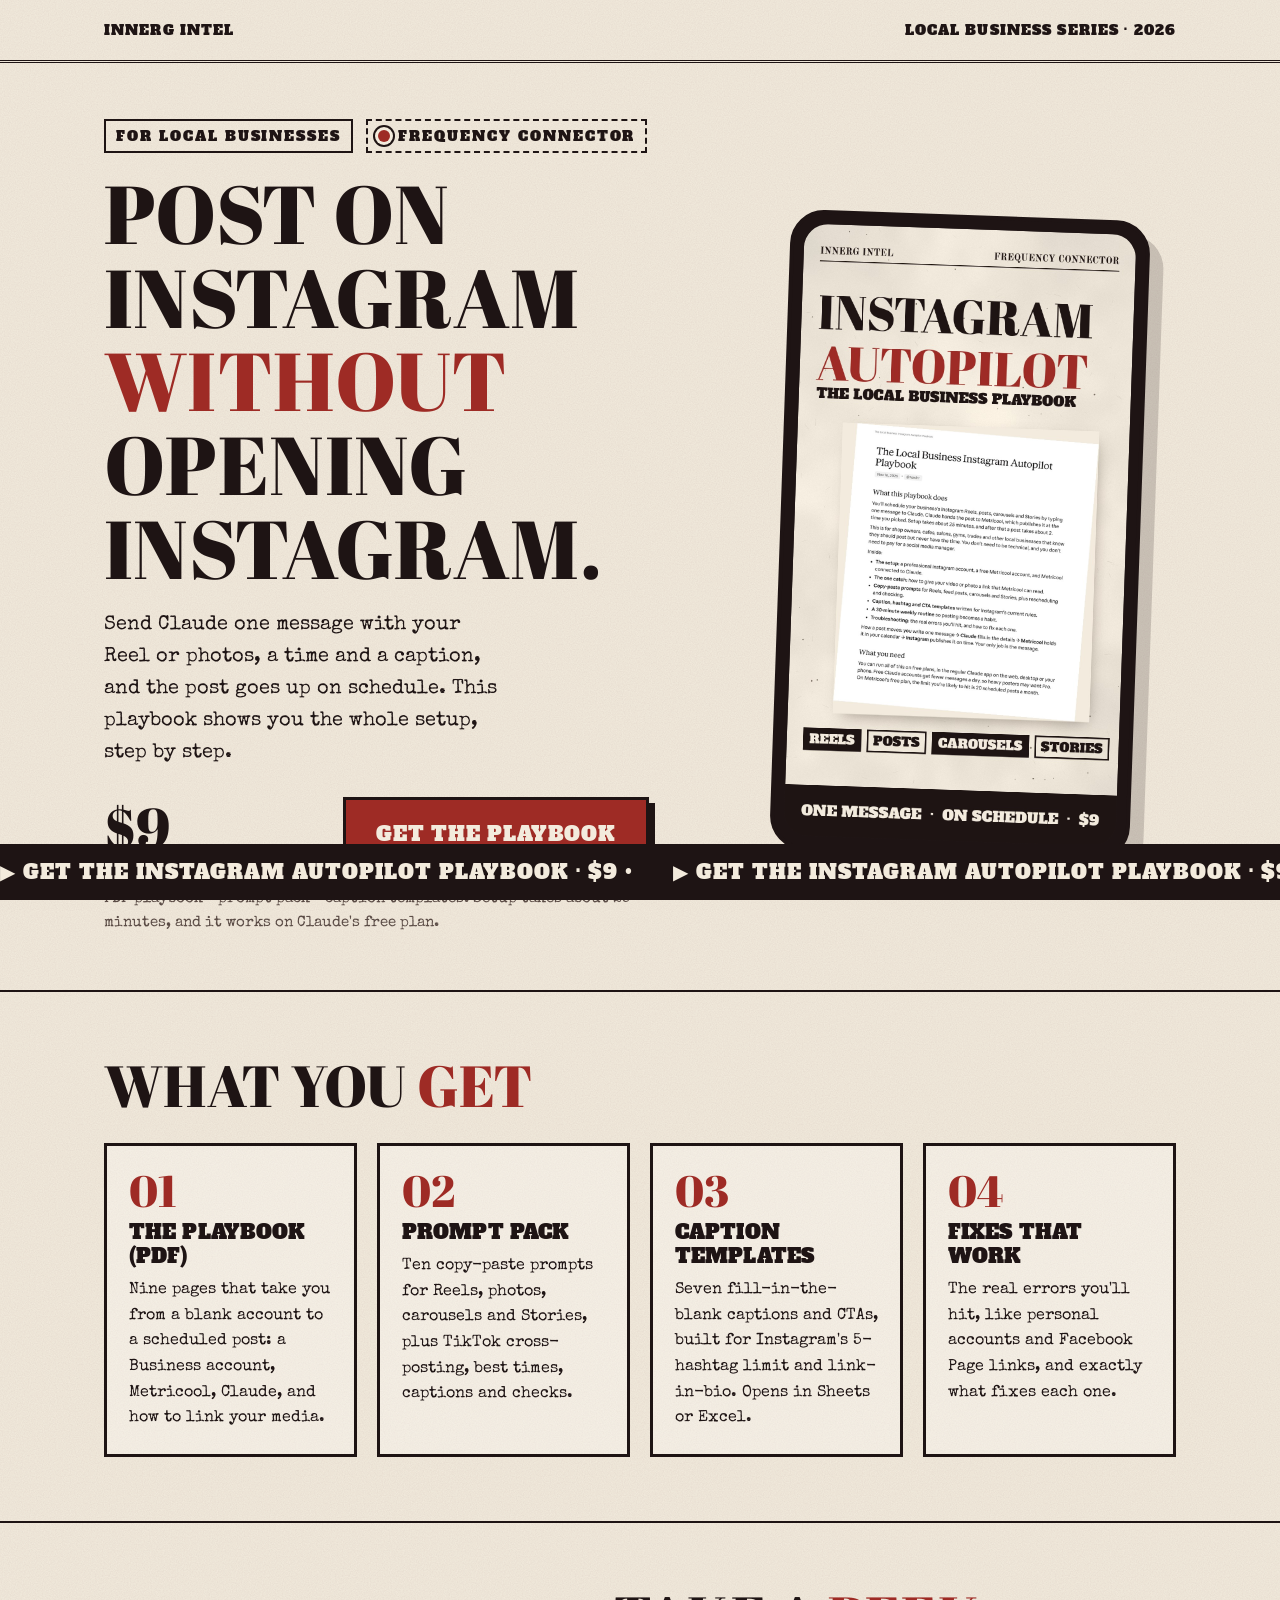
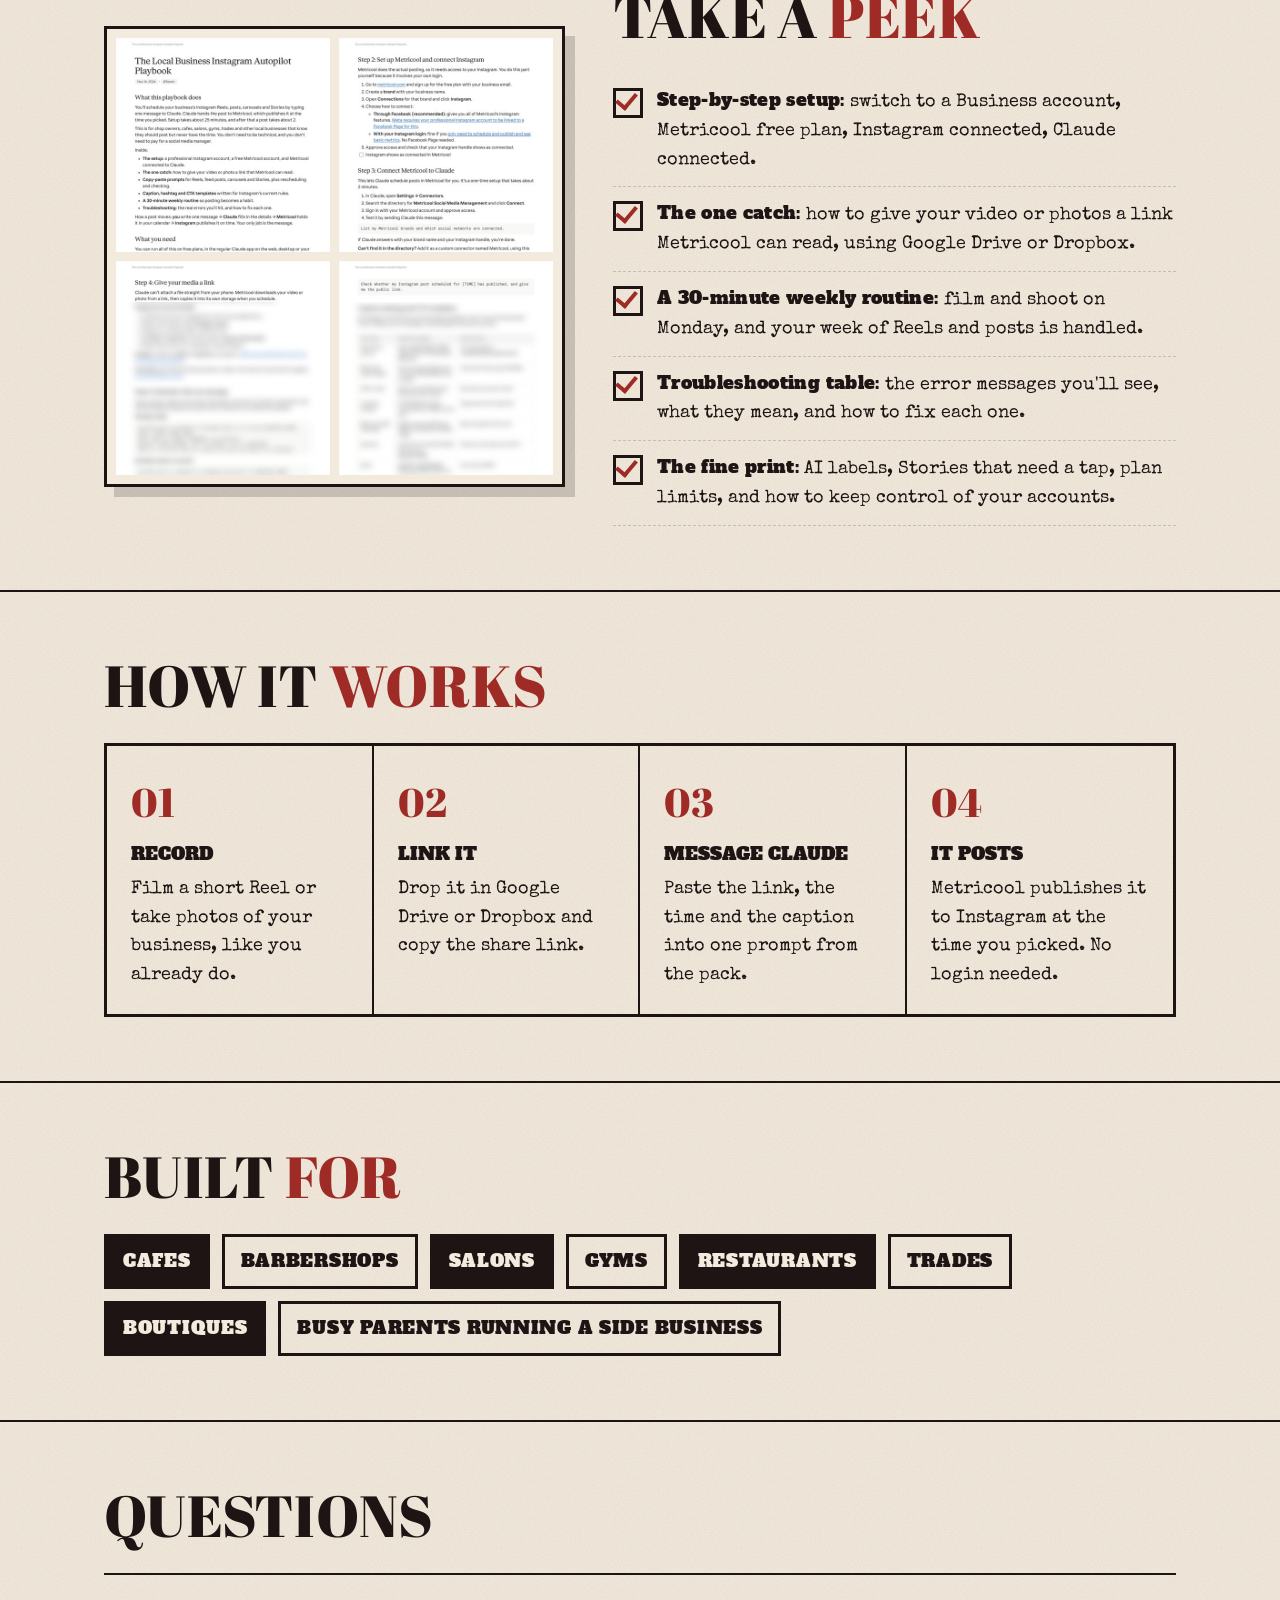
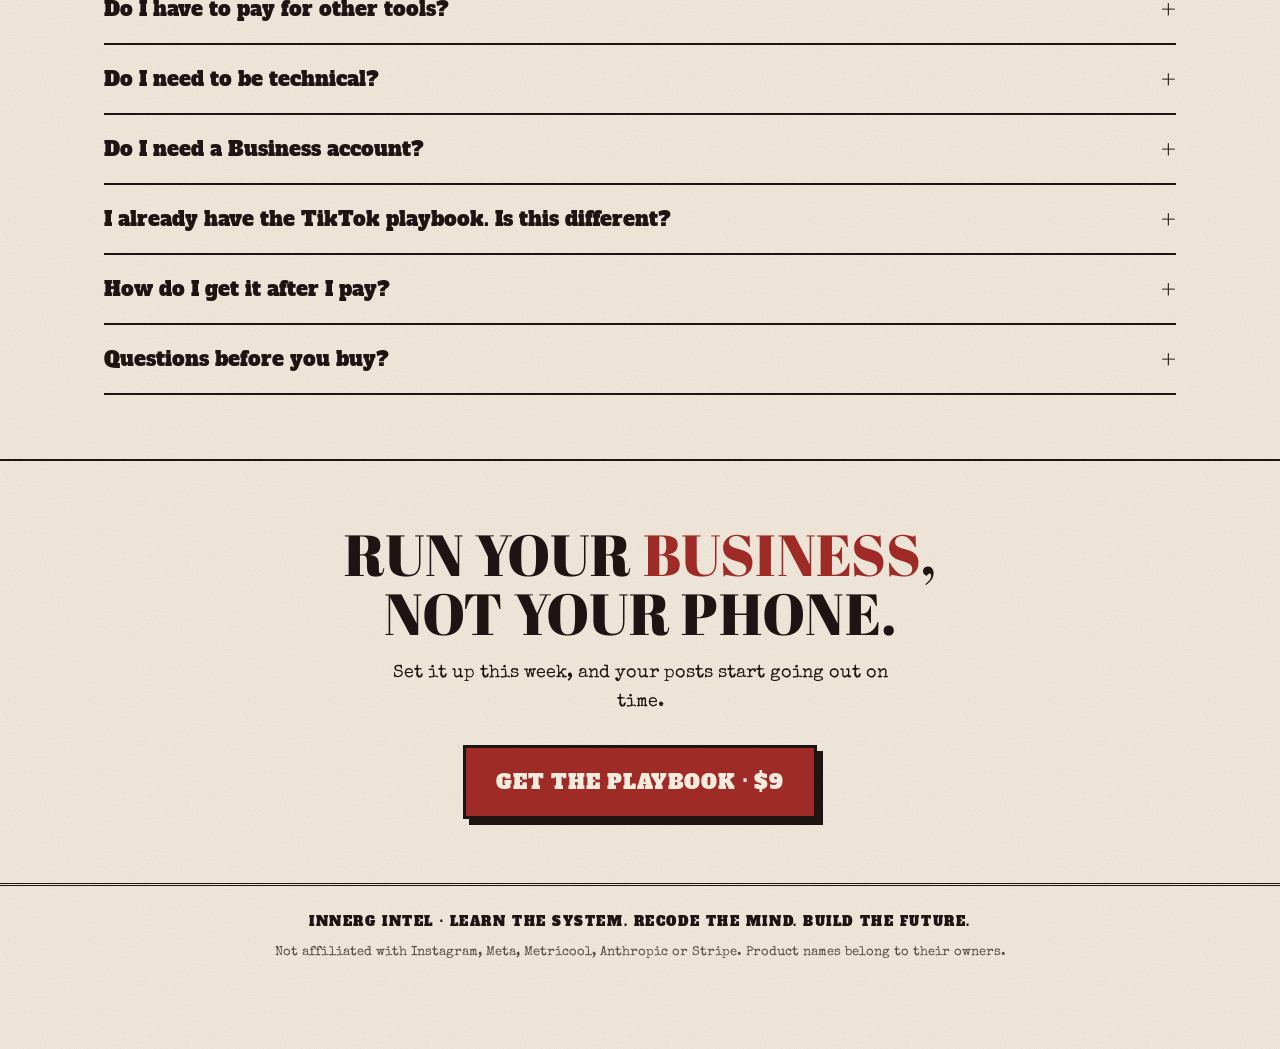
==== instagram-playbook/index.html @ a88aff5d "Add Instagram Autopilot Playbook: landing, download page, shelf card Co-Authored-By: Claude Opus 5.5" ====
<!DOCTYPE html>
<html lang="en">
<head>
<meta charset="utf-8">
<meta name="viewport" content="width=device-width, initial-scale=1">
<title>The Local Business Instagram Autopilot Playbook · InnerG Intel</title>
<meta name="description" content="Schedule your business's Instagram Reels, posts and Stories by sending one message to Claude. A step-by-step playbook with copy-paste prompts and caption templates for local businesses. $9, instant download.">
<meta property="og:title" content="The Local Business Instagram Autopilot Playbook">
<meta property="og:description" content="Post on Instagram without opening Instagram. Setup in about 25 minutes on free plans. $9 instant download.">
<meta property="og:image" content="assets/preview.jpg">
<meta property="og:type" content="product">
<link rel="icon" href="data:image/svg+xml,<svg xmlns='http://www.w3.org/2000/svg' viewBox='0 0 64 64'><circle cx='32' cy='32' r='30' fill='%231E1414'/><text x='32' y='42' font-size='28' text-anchor='middle' fill='%23F3EBDD' font-family='Georgia' font-weight='700'>IG</text></svg>">
<style>
  @font-face { font-family: "Abril"; src: url("fonts/AbrilFatface-Regular.ttf") format("truetype"); font-display: swap; }
  @font-face { font-family: "Slab"; src: url("fonts/AlfaSlabOne-Regular.ttf") format("truetype"); font-display: swap; }
  @font-face { font-family: "Type"; src: url("fonts/SpecialElite-Regular.ttf") format("truetype"); font-display: swap; }
  :root { --paper:#F3EBDD; --ink:#1E1414; --red:#9E2B25; --muted:#5a4b45; --line:rgba(30,20,20,.18); }
  * { box-sizing: border-box; }
  html { scroll-behavior: smooth; }
  body {
    margin: 0; color: var(--ink); background: var(--paper);
    font: 18px/1.6 "Type", "Courier New", monospace;
    background-image: url("data:image/svg+xml,%3Csvg xmlns='http://www.w3.org/2000/svg' width='240' height='240'%3E%3Cfilter id='n'%3E%3CfeTurbulence type='fractalNoise' baseFrequency='.85' numOctaves='3' stitchTiles='stitch'/%3E%3CfeColorMatrix values='0 0 0 0 0.12 0 0 0 0 0.08 0 0 0 0 0.08 0 0 0 .09 0'/%3E%3C/filter%3E%3Crect width='100%25' height='100%25' filter='url(%23n)'/%3E%3C/svg%3E");
    padding-bottom: 56px;
  }
  a { color: inherit; }
  .wrap { max-width: 1120px; margin: 0 auto; padding: 0 24px; }
  .top { border-bottom: 3px double var(--ink); }
  .top .wrap { display: flex; justify-content: space-between; align-items: center; height: 60px; font-family: "Slab"; font-size: 14px; letter-spacing: .08em; }
  h1, h2, h3 { font-family: "Abril", Georgia, serif; font-weight: 400; line-height: 1.02; margin: 0; letter-spacing: .005em; }
  .red { color: var(--red); }
  .fcbadge { font-family: "Slab"; font-size: 14px; letter-spacing: .14em; text-transform: uppercase; display: inline-flex; align-items: center; gap: 8px; padding: 4px 10px; border: 2px dashed var(--ink); text-decoration: none; margin-left: 8px; vertical-align: top; }
  .fcbadge i { width: 12px; height: 12px; border-radius: 50%; background: var(--red); box-shadow: 0 0 0 3px var(--paper), 0 0 0 5px var(--ink); }
  .kicker { font-family: "Slab"; font-size: 14px; letter-spacing: .14em; text-transform: uppercase; display: inline-block; border: 2px solid var(--ink); padding: 4px 10px; }

  /* hero */
  .hero { padding: 56px 0 40px; }
  .hero .wrap { display: grid; grid-template-columns: 1.15fr .85fr; gap: 56px; align-items: center; }
  .hero h1 { font-size: clamp(46px, 6.4vw, 86px); text-transform: uppercase; margin: 18px 0 20px; }
  .hero p.sub { font-size: 20px; max-width: 34ch; margin: 0 0 28px; }
  .buyrow { display: flex; align-items: center; gap: 22px; flex-wrap: wrap; }
  .price { font-family: "Abril"; font-size: 56px; line-height: 1; }
  .price small { font-family: "Type"; font-size: 15px; display: block; color: var(--muted); }
  .btn {
    font-family: "Slab"; font-size: 20px; letter-spacing: .04em; text-transform: uppercase; text-decoration: none;
    background: var(--red); color: var(--paper); padding: 18px 30px; border: 3px solid var(--ink);
    box-shadow: 6px 6px 0 var(--ink); transition: transform .12s, box-shadow .12s; display: inline-block;
  }
  .btn:hover { transform: translate(-2px,-2px); box-shadow: 8px 8px 0 var(--ink); }
  .btn:active { transform: translate(4px,4px); box-shadow: 2px 2px 0 var(--ink); }
  .fine { font-size: 15px; color: var(--muted); margin-top: 16px; }

  .phone { position: relative; justify-self: center; width: min(360px, 82vw); aspect-ratio: 9/16; border: 4px solid var(--ink);
           border-radius: 34px; padding: 10px; background: var(--ink); box-shadow: 14px 14px 0 rgba(30,20,20,.18); transform: rotate(2deg); }
  .phone video, .phone img { width: 100%; height: 100%; object-fit: cover; border-radius: 24px; display: block; background: var(--paper); }
  .sound { position: absolute; top: -18px; left: 50%; transform: translateX(-50%); font-family: "Slab"; font-size: 14px; letter-spacing: .06em;
           background: var(--paper); color: var(--ink); border: 2px solid var(--ink); padding: 8px 14px; cursor: pointer; white-space: nowrap; }

  /* sections */
  section { padding: 64px 0; border-top: 2px solid var(--ink); }
  section h2 { font-size: clamp(36px, 4.6vw, 58px); text-transform: uppercase; margin-bottom: 28px; }
  .grid4 { display: grid; grid-template-columns: repeat(4, 1fr); gap: 20px; }
  .card { border: 3px solid var(--ink); padding: 22px; background: rgba(255,255,255,.25); }
  .card h3 { font-family: "Slab"; font-size: 20px; text-transform: uppercase; margin-bottom: 10px; line-height: 1.2; }
  .card p { margin: 0; font-size: 16px; }
  .num { font-family: "Abril"; font-size: 44px; color: var(--red); line-height: 1; display: block; margin-bottom: 8px; }

  .peek { display: grid; grid-template-columns: .9fr 1.1fr; gap: 48px; align-items: center; }
  .peek img { width: 100%; height: auto; border: 3px solid var(--ink); box-shadow: 10px 10px 0 rgba(30,20,20,.18); }
  ul.ticks { list-style: none; padding: 0; margin: 0; }
  ul.ticks li { padding: 12px 0 12px 44px; position: relative; border-bottom: 1px dashed var(--line); }
  ul.ticks li::before { content: ""; position: absolute; left: 0; top: 14px; width: 24px; height: 24px; border: 3px solid var(--ink); }
  ul.ticks li::after { content: ""; position: absolute; left: 7px; top: 15px; width: 9px; height: 16px; border: solid var(--red); border-width: 0 4px 4px 0; transform: rotate(40deg); }
  ul.ticks b { font-family: "Slab"; font-weight: 400; letter-spacing: .02em; }

  .steps { counter-reset: s; display: grid; grid-template-columns: repeat(4, 1fr); gap: 0; border: 3px solid var(--ink); }
  .steps div { padding: 24px; border-right: 2px solid var(--ink); }
  .steps div:last-child { border-right: 0; }
  .steps div::before { counter-increment: s; content: "0" counter(s); font-family: "Abril"; font-size: 40px; color: var(--red); display: block; }
  .steps b { font-family: "Slab"; font-weight: 400; text-transform: uppercase; display: block; margin: 6px 0; }

  .for { display: flex; flex-wrap: wrap; gap: 12px; }
  .for span { font-family: "Slab"; text-transform: uppercase; letter-spacing: .04em; padding: 10px 16px; border: 3px solid var(--ink); }
  .for span:nth-child(odd) { background: var(--ink); color: var(--paper); }

  details { border-bottom: 2px solid var(--ink); padding: 18px 0; }
  details:first-of-type { border-top: 2px solid var(--ink); }
  summary { font-family: "Slab"; font-size: 20px; cursor: pointer; list-style: none; display: flex; justify-content: space-between; gap: 16px; }
  summary::after { content: "+"; font-family: "Abril"; font-size: 28px; line-height: 1; }
  details[open] summary::after { content: "–"; }
  details p { margin: 12px 0 0; max-width: 70ch; }

  .final { text-align: center; }
  .final h2 { margin-bottom: 16px; }
  .final p { margin: 0 auto 28px; max-width: 46ch; }
  footer { border-top: 3px double var(--ink); padding: 26px 0 30px; text-align: center; font-family: "Slab"; font-size: 13px; letter-spacing: .12em; }
  footer small { display: block; font-family: "Type"; letter-spacing: 0; font-size: 13px; color: var(--muted); margin-top: 10px; }

  .marquee { position: fixed; left: 0; right: 0; bottom: 0; height: 56px; background: var(--ink); color: var(--paper); overflow: hidden; z-index: 5; }
  .marquee a { text-decoration: none; display: block; height: 100%; }
  .track { display: inline-flex; white-space: nowrap; height: 100%; align-items: center; animation: run 26s linear infinite; font-family: "Slab"; font-size: 20px; letter-spacing: .05em; }
  .track span { padding-right: 40px; }
  @keyframes run { to { transform: translateX(-50%); } }
  @media (prefers-reduced-motion: reduce) { .track { animation: none; } html { scroll-behavior: auto; } }

  @media (max-width: 900px) {
    .hero .wrap, .peek { grid-template-columns: 1fr; gap: 36px; }
    .phone { order: -1; transform: none; }
    .grid4 { grid-template-columns: 1fr 1fr; }
    .steps { grid-template-columns: 1fr 1fr; }
    .steps div:nth-child(2) { border-right: 0; }
    .steps div:nth-child(-n+2) { border-bottom: 2px solid var(--ink); }
  }
  @media (max-width: 560px) {
    body { font-size: 17px; }
    .grid4, .steps { grid-template-columns: 1fr; }
    .steps div { border-right: 0; border-bottom: 2px solid var(--ink); }
    .steps div:last-child { border-bottom: 0; }
    .top .wrap span:last-child { display: none; }
  }
</style>
</head>
<body>
<header class="top"><div class="wrap"><span>INNERG INTEL</span><span>LOCAL BUSINESS SERIES · 2026</span></div></header>

<main>
<div class="hero"><div class="wrap">
  <div>
    <span class="kicker">For local businesses</span> <a class="fcbadge" href="https://nasirr.innergintel.study/#programs" title="Part of the INNERG Frequency Connectors: tools that keep you connected to what's really moving"><i></i>Frequency Connector</a>
    <h1>Post on Instagram <span class="red">without</span> opening Instagram.</h1>
    <p class="sub">Send Claude one message with your Reel or photos, a time and a caption, and the post goes up on schedule. This playbook shows you the whole setup, step by step.</p>
    <div class="buyrow">
      <div class="price">$9<small>one-time · instant download</small></div>
      <a class="btn buy" href="https://buy.stripe.com/9B68wRckvbOxaho8hZao81Y">Get the playbook</a>
    </div>
    <p class="fine">PDF playbook + prompt pack + caption templates. Setup takes about 25 minutes, and it works on Claude's free plan.</p>
  </div>
  <div class="phone">
    <img src="assets/poster.jpg" alt="The Instagram Autopilot Playbook: Reels, posts, carousels and Stories" width="1080" height="1920">
  </div>
</div></div>

<section><div class="wrap">
  <h2>What you <span class="red">get</span></h2>
  <div class="grid4">
    <div class="card"><span class="num">01</span><h3>The playbook (PDF)</h3><p>Nine pages that take you from a blank account to a scheduled post: a Business account, Metricool, Claude, and how to link your media.</p></div>
    <div class="card"><span class="num">02</span><h3>Prompt pack</h3><p>Ten copy-paste prompts for Reels, photos, carousels and Stories, plus TikTok cross-posting, best times, captions and checks.</p></div>
    <div class="card"><span class="num">03</span><h3>Caption templates</h3><p>Seven fill-in-the-blank captions and CTAs, built for Instagram's 5-hashtag limit and link-in-bio. Opens in Sheets or Excel.</p></div>
    <div class="card"><span class="num">04</span><h3>Fixes that work</h3><p>The real errors you'll hit, like personal accounts and Facebook Page links, and exactly what fixes each one.</p></div>
  </div>
</div></section>

<section><div class="wrap peek">
  <img src="assets/preview.jpg" alt="Preview of the playbook pages, with the prompts and templates blurred" loading="lazy" width="1000" height="1000">
  <div>
    <h2>Take a <span class="red">peek</span></h2>
    <ul class="ticks">
      <li><b>Step-by-step setup:</b> switch to a Business account, Metricool free plan, Instagram connected, Claude connected.</li>
      <li><b>The one catch:</b> how to give your video or photos a link Metricool can read, using Google Drive or Dropbox.</li>
      <li><b>A 30-minute weekly routine:</b> film and shoot on Monday, and your week of Reels and posts is handled.</li>
      <li><b>Troubleshooting table:</b> the error messages you'll see, what they mean, and how to fix each one.</li>
      <li><b>The fine print:</b> AI labels, Stories that need a tap, plan limits, and how to keep control of your accounts.</li>
    </ul>
  </div>
</div></section>

<section><div class="wrap">
  <h2>How it <span class="red">works</span></h2>
  <div class="steps">
    <div><b>Record</b>Film a short Reel or take photos of your business, like you already do.</div>
    <div><b>Link it</b>Drop it in Google Drive or Dropbox and copy the share link.</div>
    <div><b>Message Claude</b>Paste the link, the time and the caption into one prompt from the pack.</div>
    <div><b>It posts</b>Metricool publishes it to Instagram at the time you picked. No login needed.</div>
  </div>
</div></section>

<section><div class="wrap">
  <h2>Built <span class="red">for</span></h2>
  <div class="for"><span>Cafes</span><span>Barbershops</span><span>Salons</span><span>Gyms</span><span>Restaurants</span><span>Trades</span><span>Boutiques</span><span>Busy parents running a side business</span></div>
</div></section>

<section><div class="wrap">
  <h2>Questions</h2>
  <details><summary>Do I have to pay for other tools?</summary><p>No. It works on the free plans of Claude, Metricool and Instagram, using the regular Claude app on the web, desktop or your phone. Free Claude accounts get fewer messages a day, so if you post a lot you may want Pro. Claude Code needs Pro or Max, but this playbook doesn't use it. Metricool's free plan covers up to 20 scheduled posts a month, which is plenty for 3 to 5 posts a week. Plans change, so check each tool's pricing page.</p></details>
  <details><summary>Do I need to be technical?</summary><p>No. If you can copy a share link and paste a message, you can do this. The setup is clicking through sign-ups and approving connections.</p></details>
  <details><summary>Do I need a Business account?</summary><p>Yes, a professional account: Business or Creator. Instagram only lets scheduling tools post to those, and switching is free in the app. The playbook recommends Business, because Creator accounts can't auto-publish Stories.</p></details>
  <details><summary>I already have the TikTok playbook. Is this different?</summary><p>Yes. This one covers Instagram's setup, Reels, photo posts, carousels and Stories, the 5-hashtag limit, and the Instagram-only errors. It also has a prompt to post the same video to TikTok and Instagram at once. Get the TikTok one <a href="../playbook/">here</a>.</p></details>
  <details><summary>How do I get it after I pay?</summary><p>Checkout is through Stripe. When the payment goes through, you're taken straight to the download page. Save the zip file to your phone or computer.</p></details>
  <details><summary>Questions before you buy?</summary><p>DM <b>@innergintel</b> on Instagram.</p></details>
</div></section>

<section class="final"><div class="wrap">
  <h2>Run your <span class="red">business</span>,<br>not your phone.</h2>
  <p>Set it up this week, and your posts start going out on time.</p>
  <a class="btn buy" href="https://buy.stripe.com/9B68wRckvbOxaho8hZao81Y">Get the playbook · $9</a>
</div></section>
</main>

<footer>INNERG INTEL · LEARN THE SYSTEM. RECODE THE MIND. BUILD THE FUTURE.
  <small>Not affiliated with Instagram, Meta, Metricool, Anthropic or Stripe. Product names belong to their owners.</small></footer>

<div class="marquee"><a class="buy" href="https://buy.stripe.com/9B68wRckvbOxaho8hZao81Y"><div class="track" aria-hidden="true">
  <span>▶ GET THE INSTAGRAM AUTOPILOT PLAYBOOK · $9 •</span><span>▶ GET THE INSTAGRAM AUTOPILOT PLAYBOOK · $9 •</span><span>▶ GET THE INSTAGRAM AUTOPILOT PLAYBOOK · $9 •</span>
  <span>▶ GET THE INSTAGRAM AUTOPILOT PLAYBOOK · $9 •</span><span>▶ GET THE INSTAGRAM AUTOPILOT PLAYBOOK · $9 •</span><span>▶ GET THE INSTAGRAM AUTOPILOT PLAYBOOK · $9 •</span>
</div></a></div>

<script>
  // ONE place to set the Stripe Payment Link:
  const STRIPE_LINK = "https://buy.stripe.com/9B68wRckvbOxaho8hZao81Y";
  if (STRIPE_LINK.startsWith("https://")) document.querySelectorAll("a.buy").forEach(a => a.href = STRIPE_LINK);

</script>
</body>
</html>
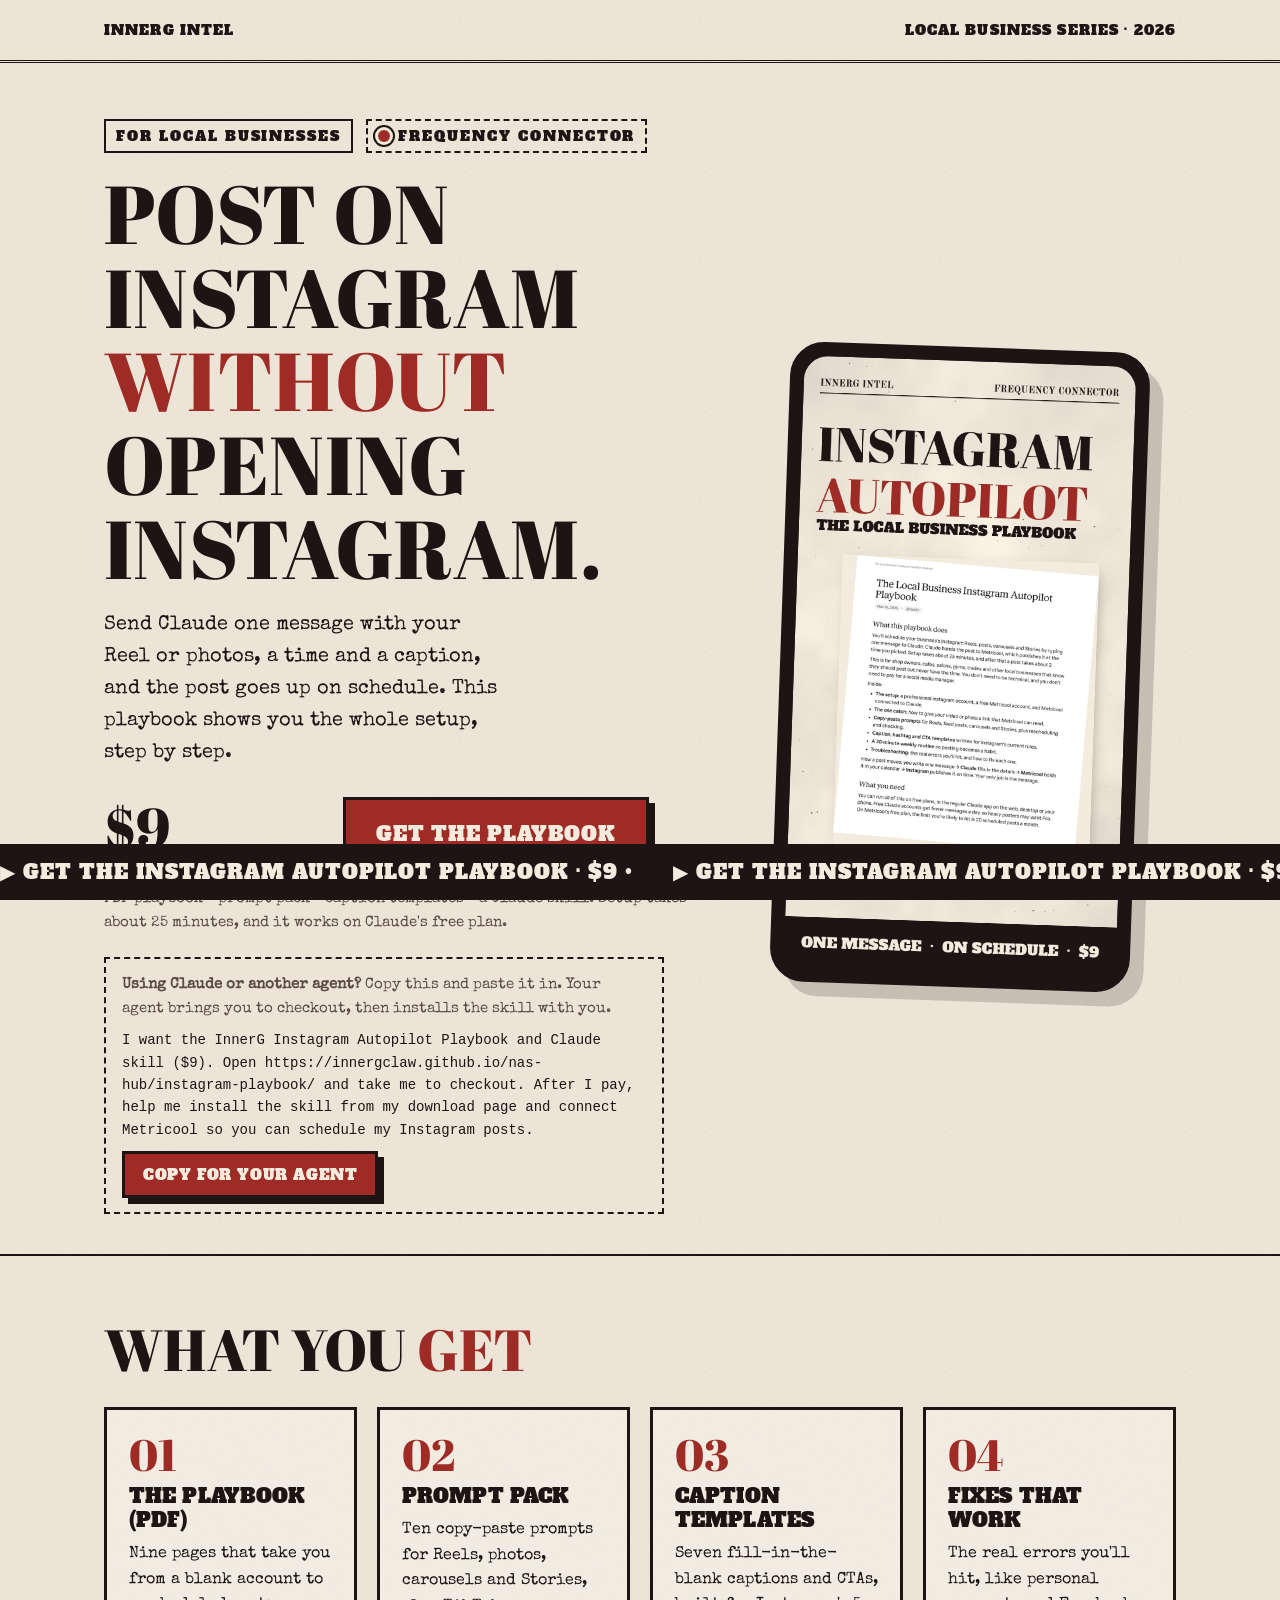
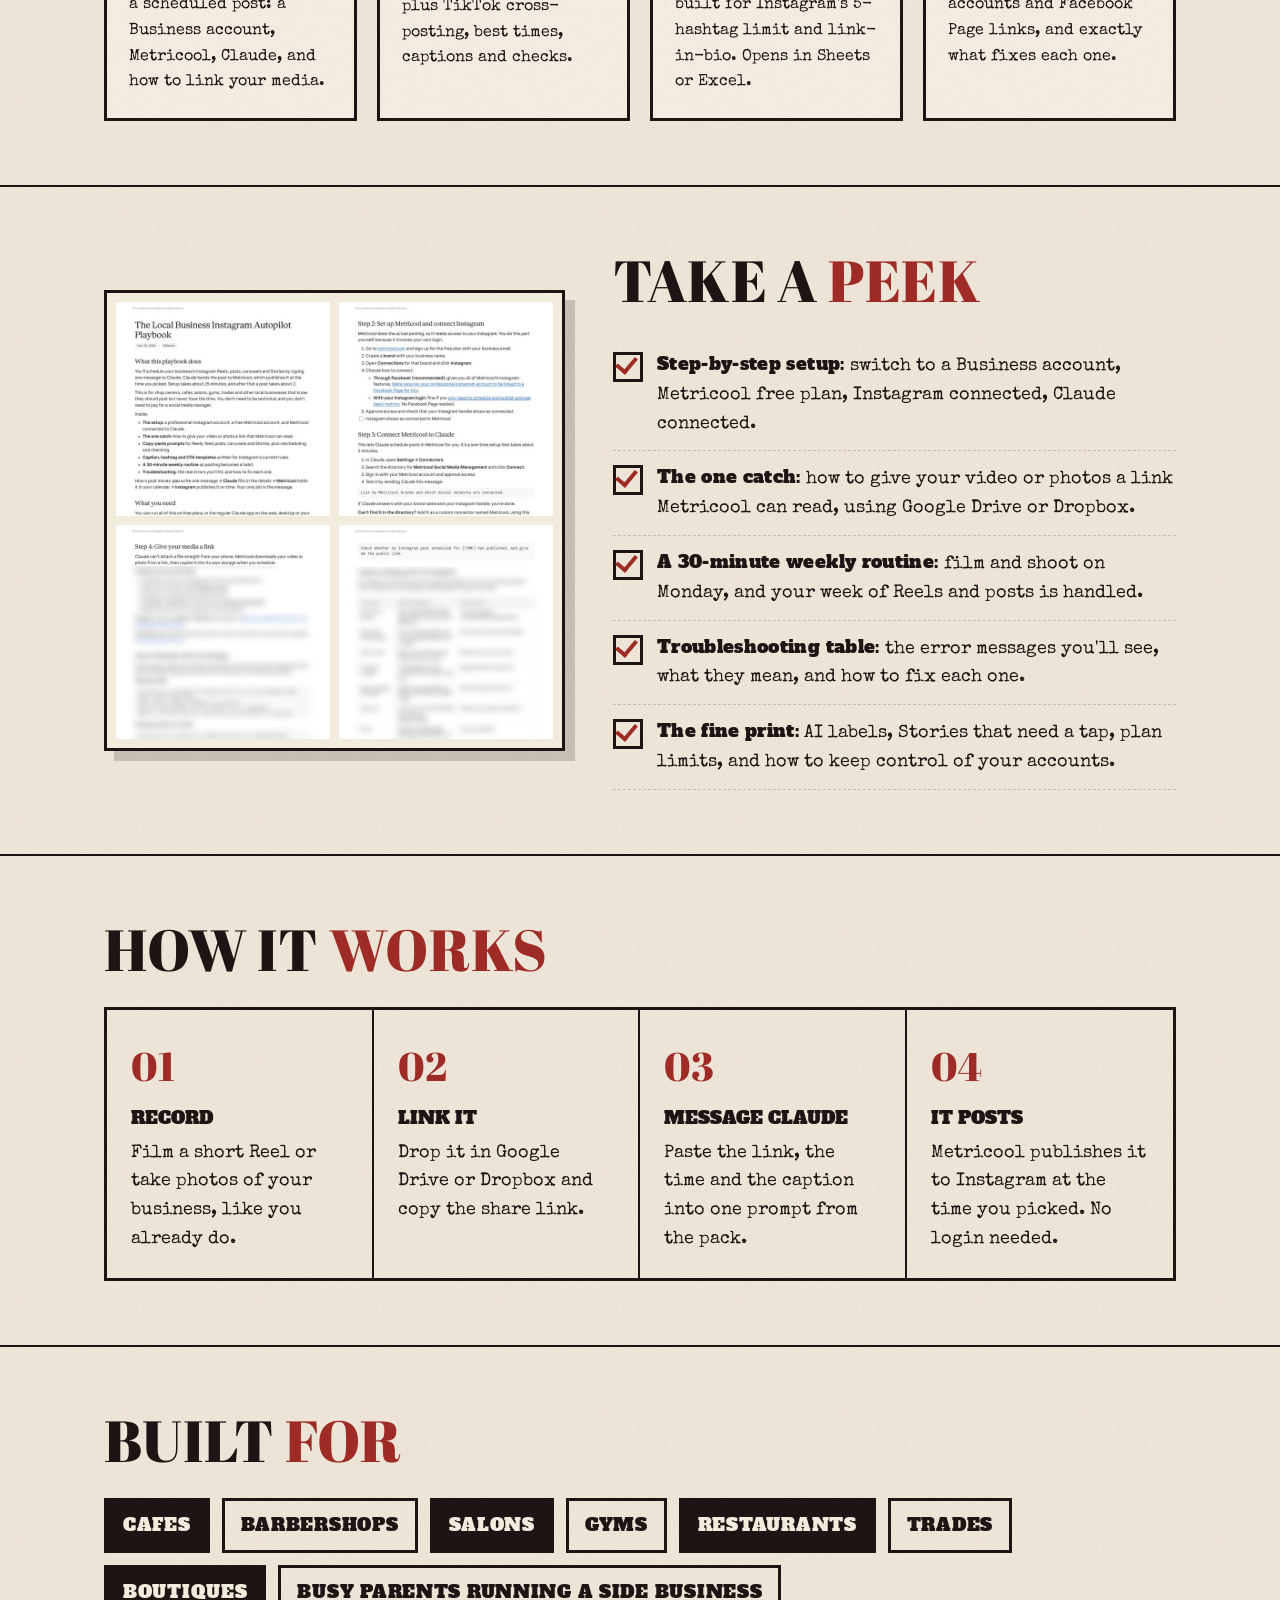
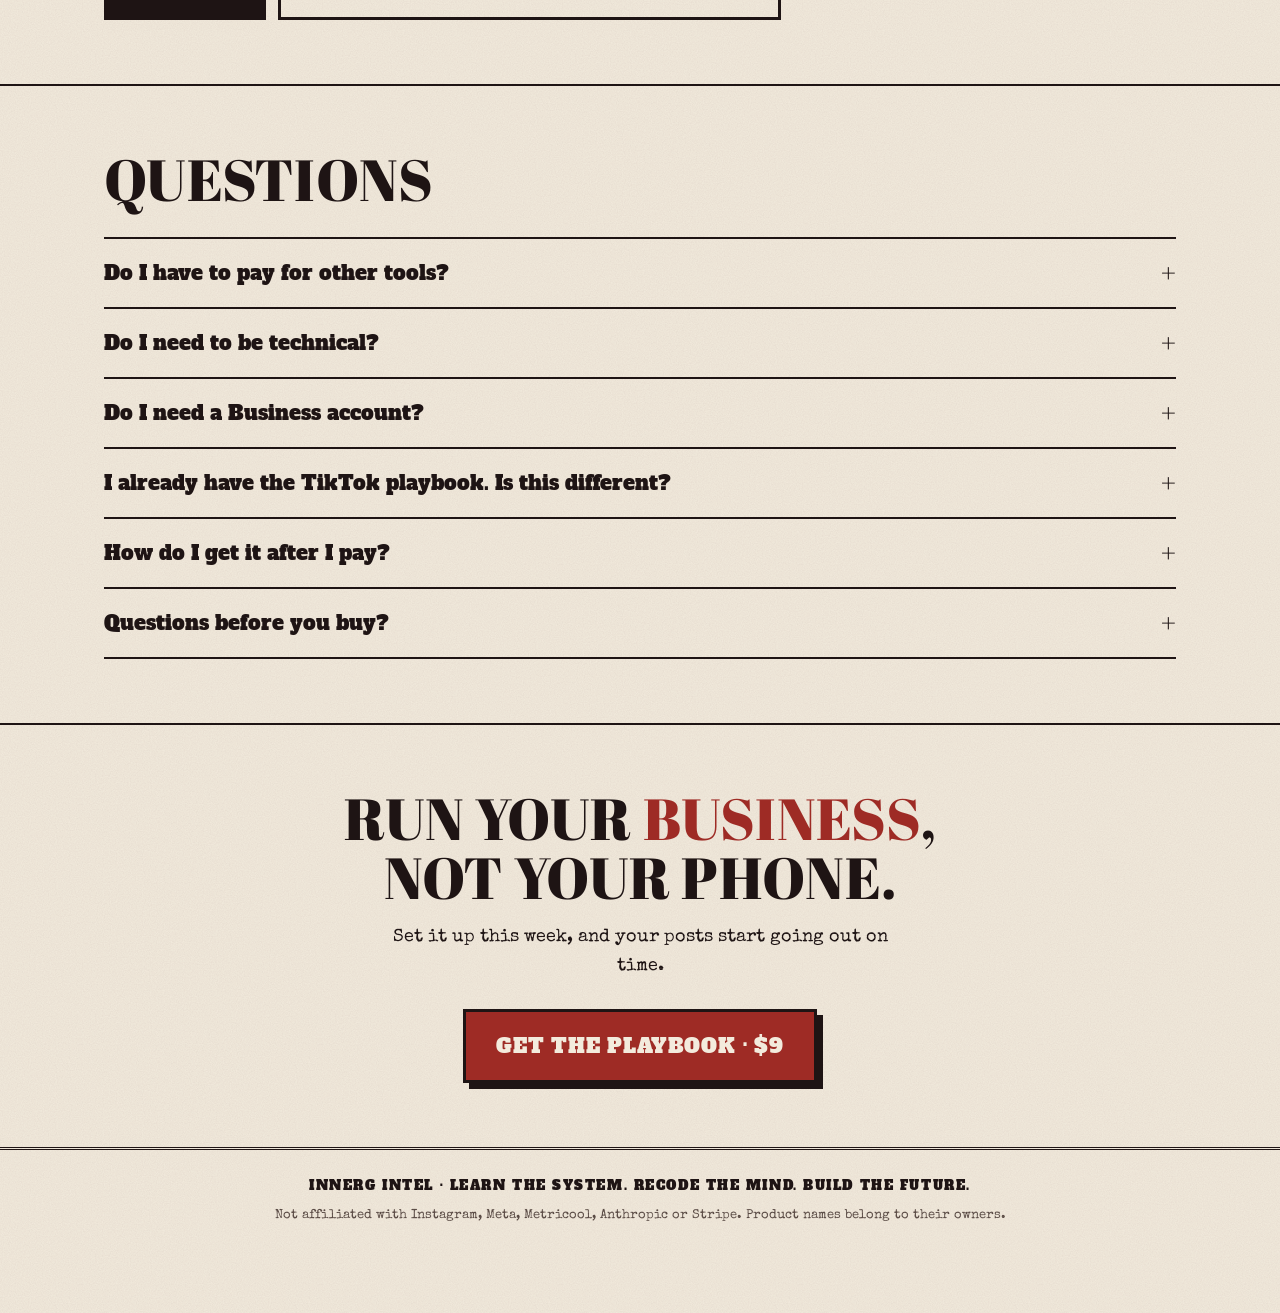
==== commit bf1223ca: "Add Claude skills to playbook downloads, copy-for-agent prompts, agent catalog (llms.txt, connectors" ====
--- a/instagram-playbook/index.html
+++ b/instagram-playbook/index.html
@@ -133,7 +133,12 @@
       <div class="price">$9<small>one-time · instant download</small></div>
       <a class="btn buy" href="https://buy.stripe.com/9B68wRckvbOxaho8hZao81Y">Get the playbook</a>
     </div>
-    <p class="fine">PDF playbook + prompt pack + caption templates. Setup takes about 25 minutes, and it works on Claude's free plan.</p>
+    <p class="fine">PDF playbook + prompt pack + caption templates + a Claude skill. Setup takes about 25 minutes, and it works on Claude's free plan.</p>
+    <div class="agent" style="margin-top:22px;border:2px dashed var(--ink);padding:14px 16px;max-width:560px">
+      <p class="fine" style="margin:0 0 8px"><b>Using Claude or another agent?</b> Copy this and paste it in. Your agent brings you to checkout, then installs the skill with you.</p>
+      <pre id="agentcode" style="white-space:pre-wrap;overflow-wrap:anywhere;margin:0 0 10px;font-size:14px">I want the InnerG Instagram Autopilot Playbook and Claude skill ($9). Open https://innergclaw.github.io/nas-hub/instagram-playbook/ and take me to checkout. After I pay, help me install the skill from my download page and connect Metricool so you can schedule my Instagram posts.</pre>
+      <button type="button" class="btn" style="font-size:15px;padding:10px 18px" onclick="navigator.clipboard.writeText(document.getElementById('agentcode').textContent).then(()=>{this.textContent='Copied ✓'})">Copy for your agent</button>
+    </div>
   </div>
   <div class="phone">
     <img src="assets/poster.jpg" alt="The Instagram Autopilot Playbook: Reels, posts, carousels and Stories" width="1080" height="1920">
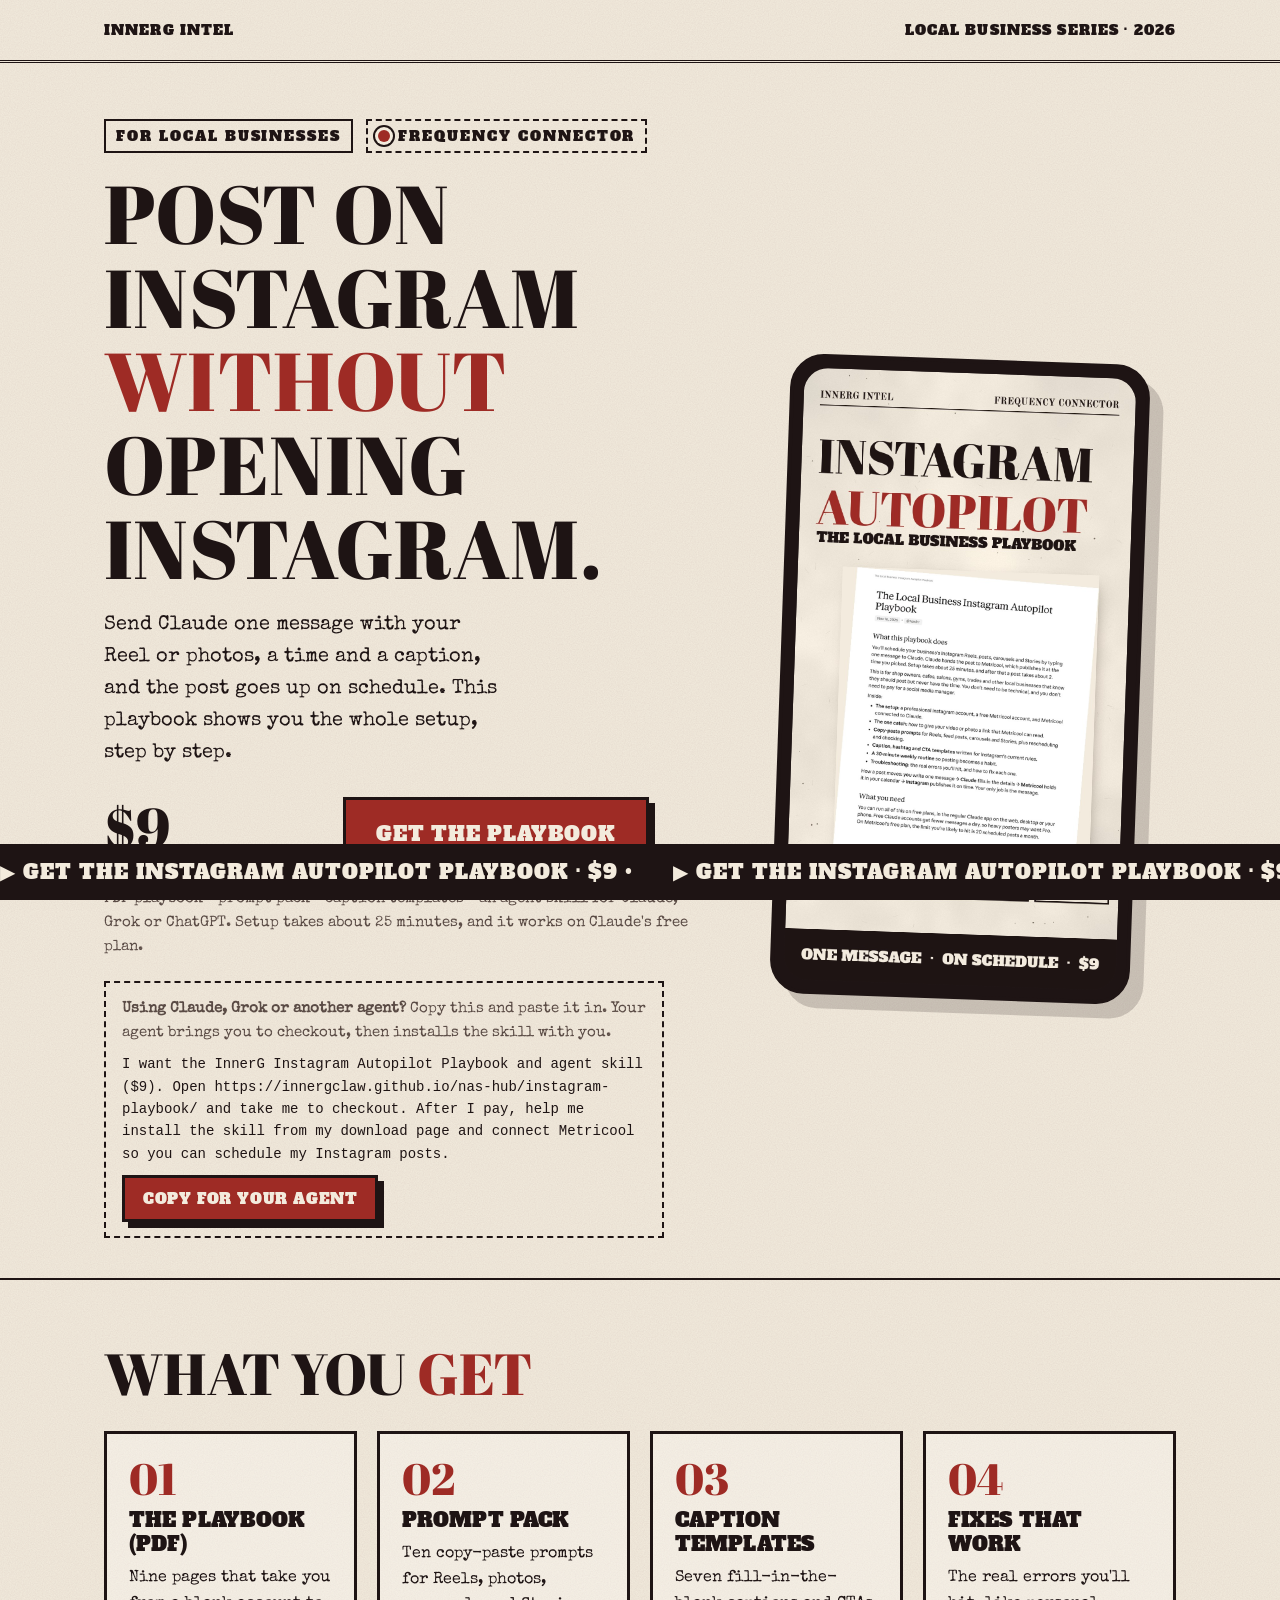
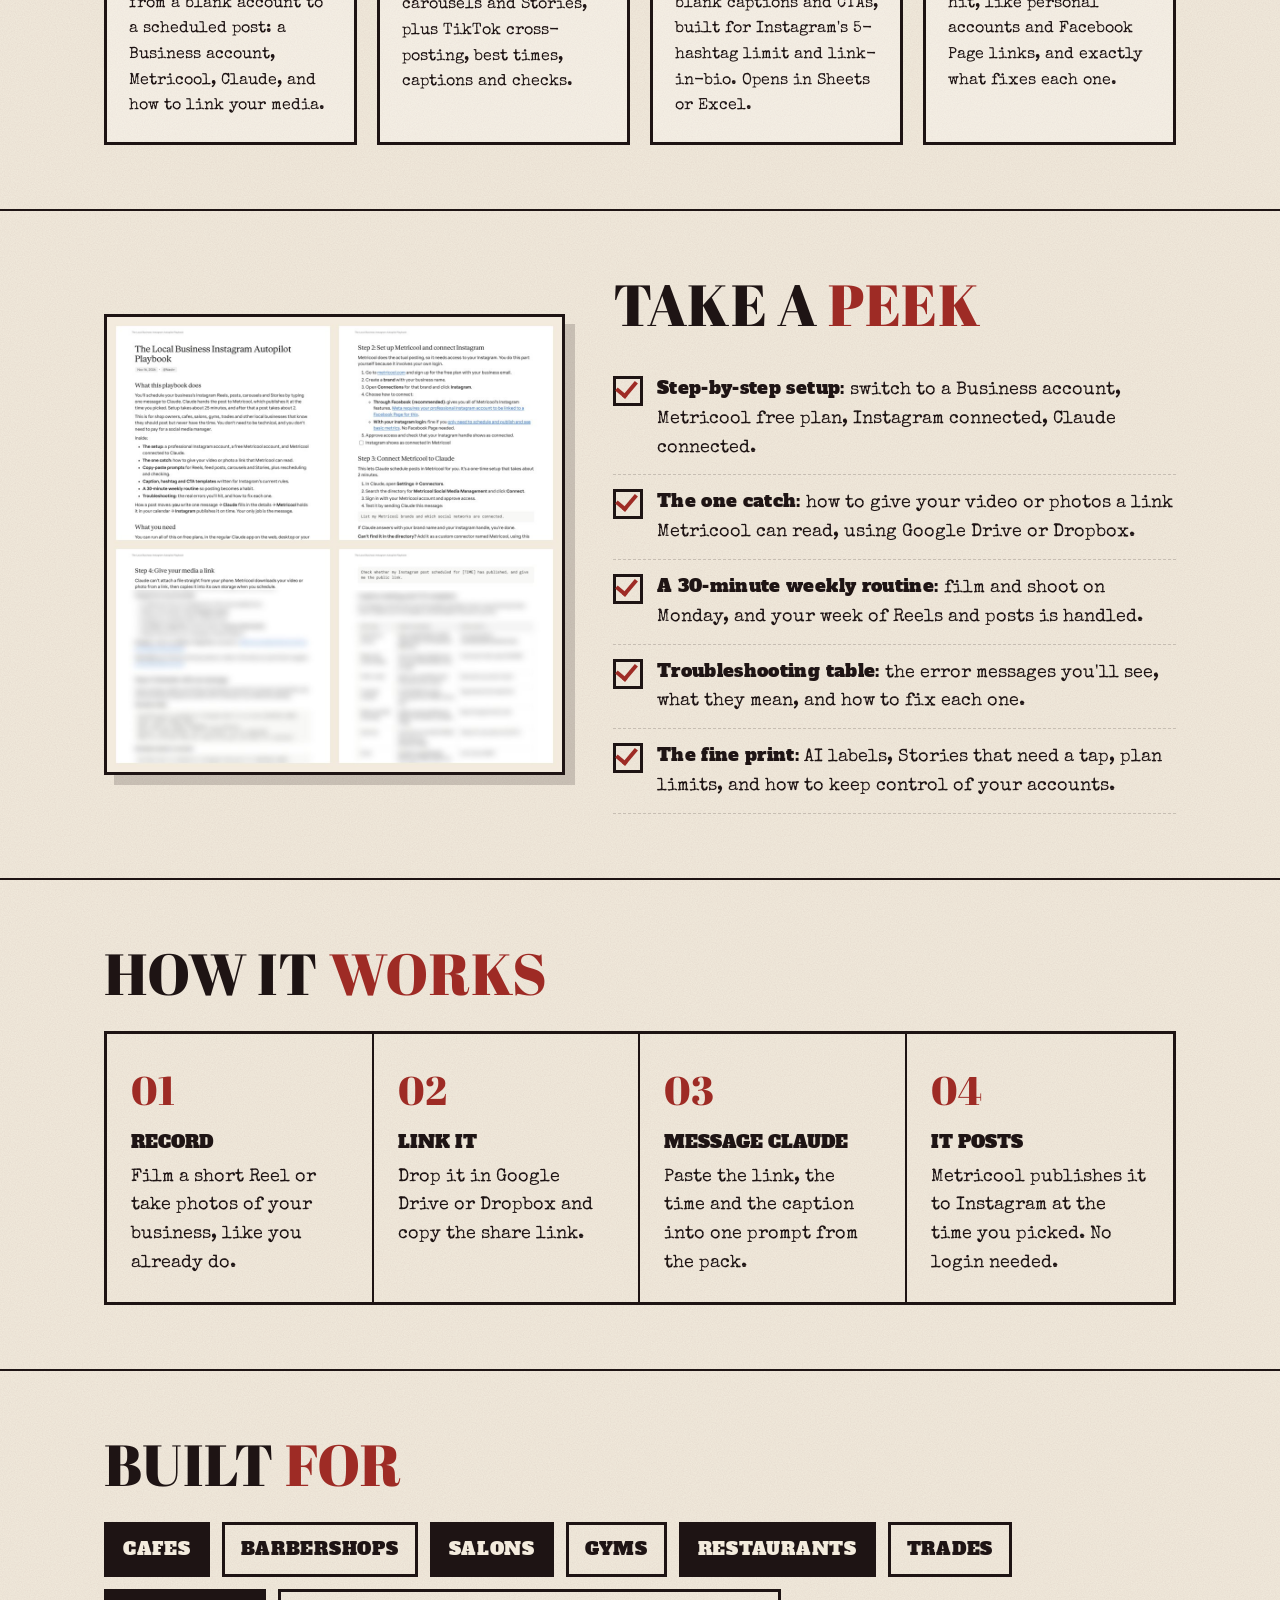
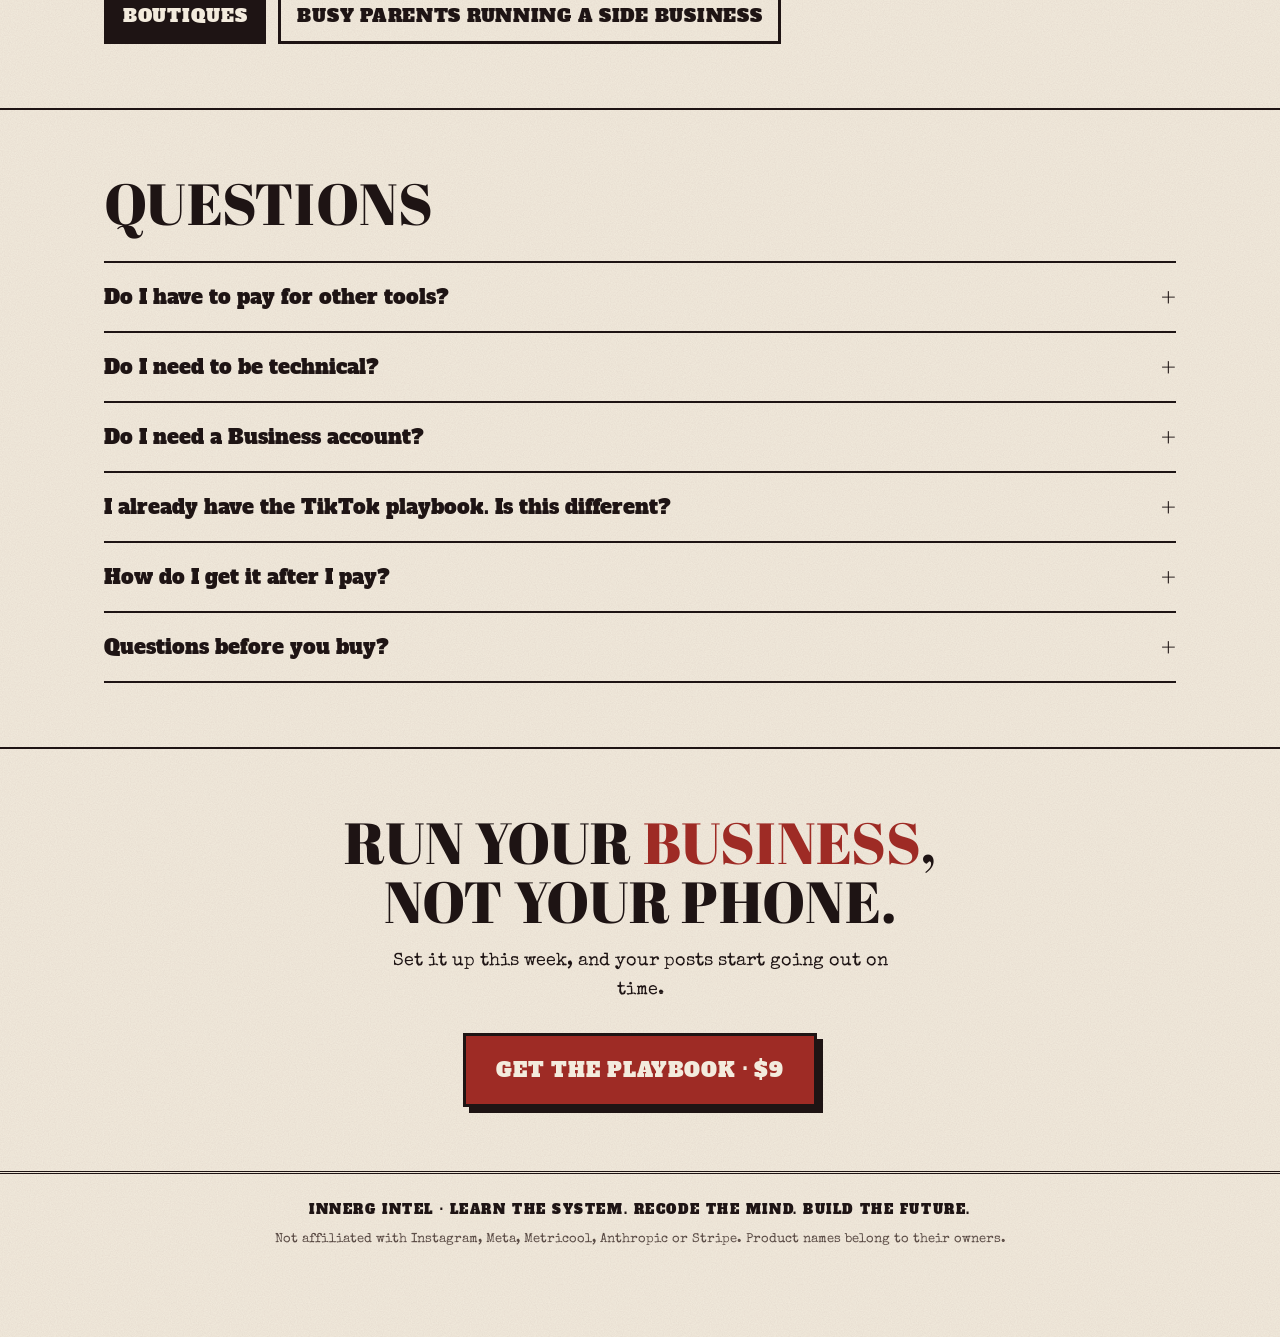
==== commit 5c6fa87d: "Multi-agent: skills work with Grok, ChatGPT and other MCP agents Co-Authored-By: Claude Opus 5.5 <no" ====
--- a/instagram-playbook/index.html
+++ b/instagram-playbook/index.html
@@ -133,10 +133,10 @@
       <div class="price">$9<small>one-time · instant download</small></div>
       <a class="btn buy" href="https://buy.stripe.com/9B68wRckvbOxaho8hZao81Y">Get the playbook</a>
     </div>
-    <p class="fine">PDF playbook + prompt pack + caption templates + a Claude skill. Setup takes about 25 minutes, and it works on Claude's free plan.</p>
+    <p class="fine">PDF playbook + prompt pack + caption templates + an agent skill for Claude, Grok or ChatGPT. Setup takes about 25 minutes, and it works on Claude's free plan.</p>
     <div class="agent" style="margin-top:22px;border:2px dashed var(--ink);padding:14px 16px;max-width:560px">
-      <p class="fine" style="margin:0 0 8px"><b>Using Claude or another agent?</b> Copy this and paste it in. Your agent brings you to checkout, then installs the skill with you.</p>
-      <pre id="agentcode" style="white-space:pre-wrap;overflow-wrap:anywhere;margin:0 0 10px;font-size:14px">I want the InnerG Instagram Autopilot Playbook and Claude skill ($9). Open https://innergclaw.github.io/nas-hub/instagram-playbook/ and take me to checkout. After I pay, help me install the skill from my download page and connect Metricool so you can schedule my Instagram posts.</pre>
+      <p class="fine" style="margin:0 0 8px"><b>Using Claude, Grok or another agent?</b> Copy this and paste it in. Your agent brings you to checkout, then installs the skill with you.</p>
+      <pre id="agentcode" style="white-space:pre-wrap;overflow-wrap:anywhere;margin:0 0 10px;font-size:14px">I want the InnerG Instagram Autopilot Playbook and agent skill ($9). Open https://innergclaw.github.io/nas-hub/instagram-playbook/ and take me to checkout. After I pay, help me install the skill from my download page and connect Metricool so you can schedule my Instagram posts.</pre>
       <button type="button" class="btn" style="font-size:15px;padding:10px 18px" onclick="navigator.clipboard.writeText(document.getElementById('agentcode').textContent).then(()=>{this.textContent='Copied ✓'})">Copy for your agent</button>
     </div>
   </div>
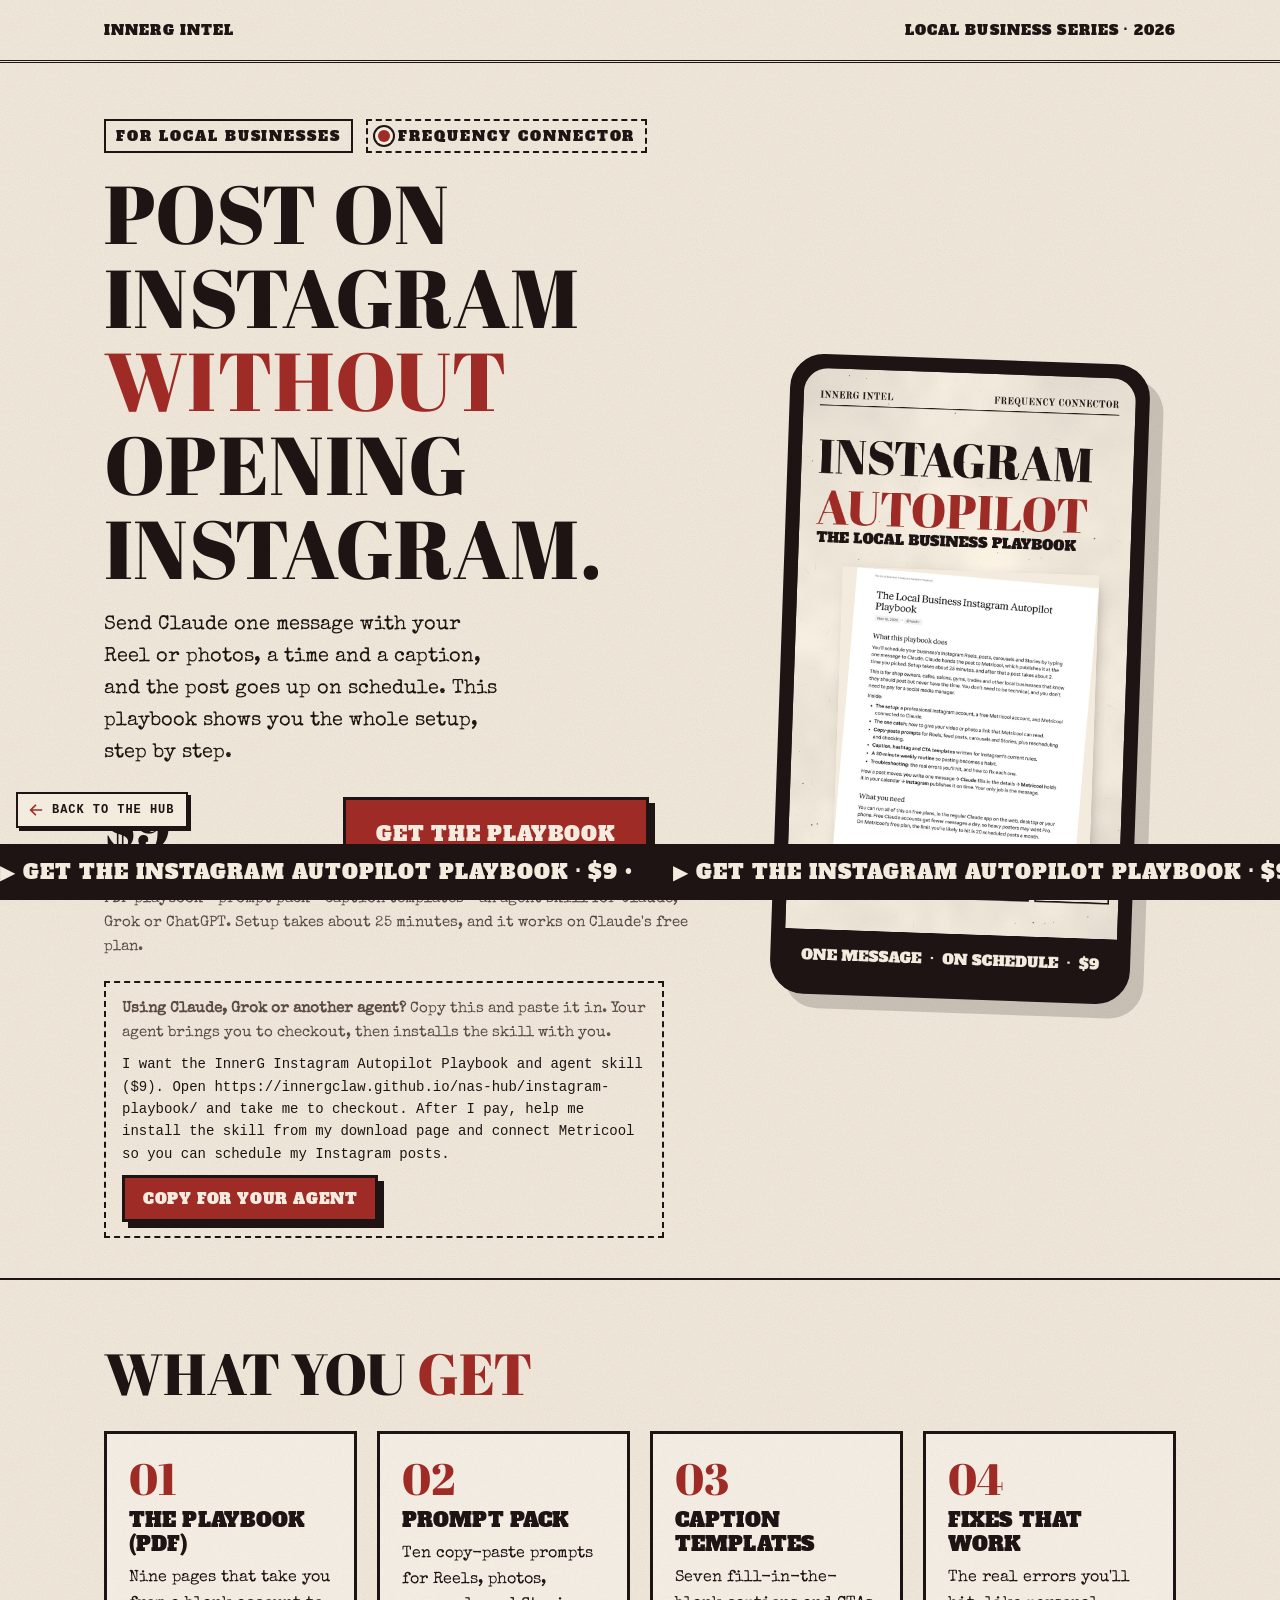
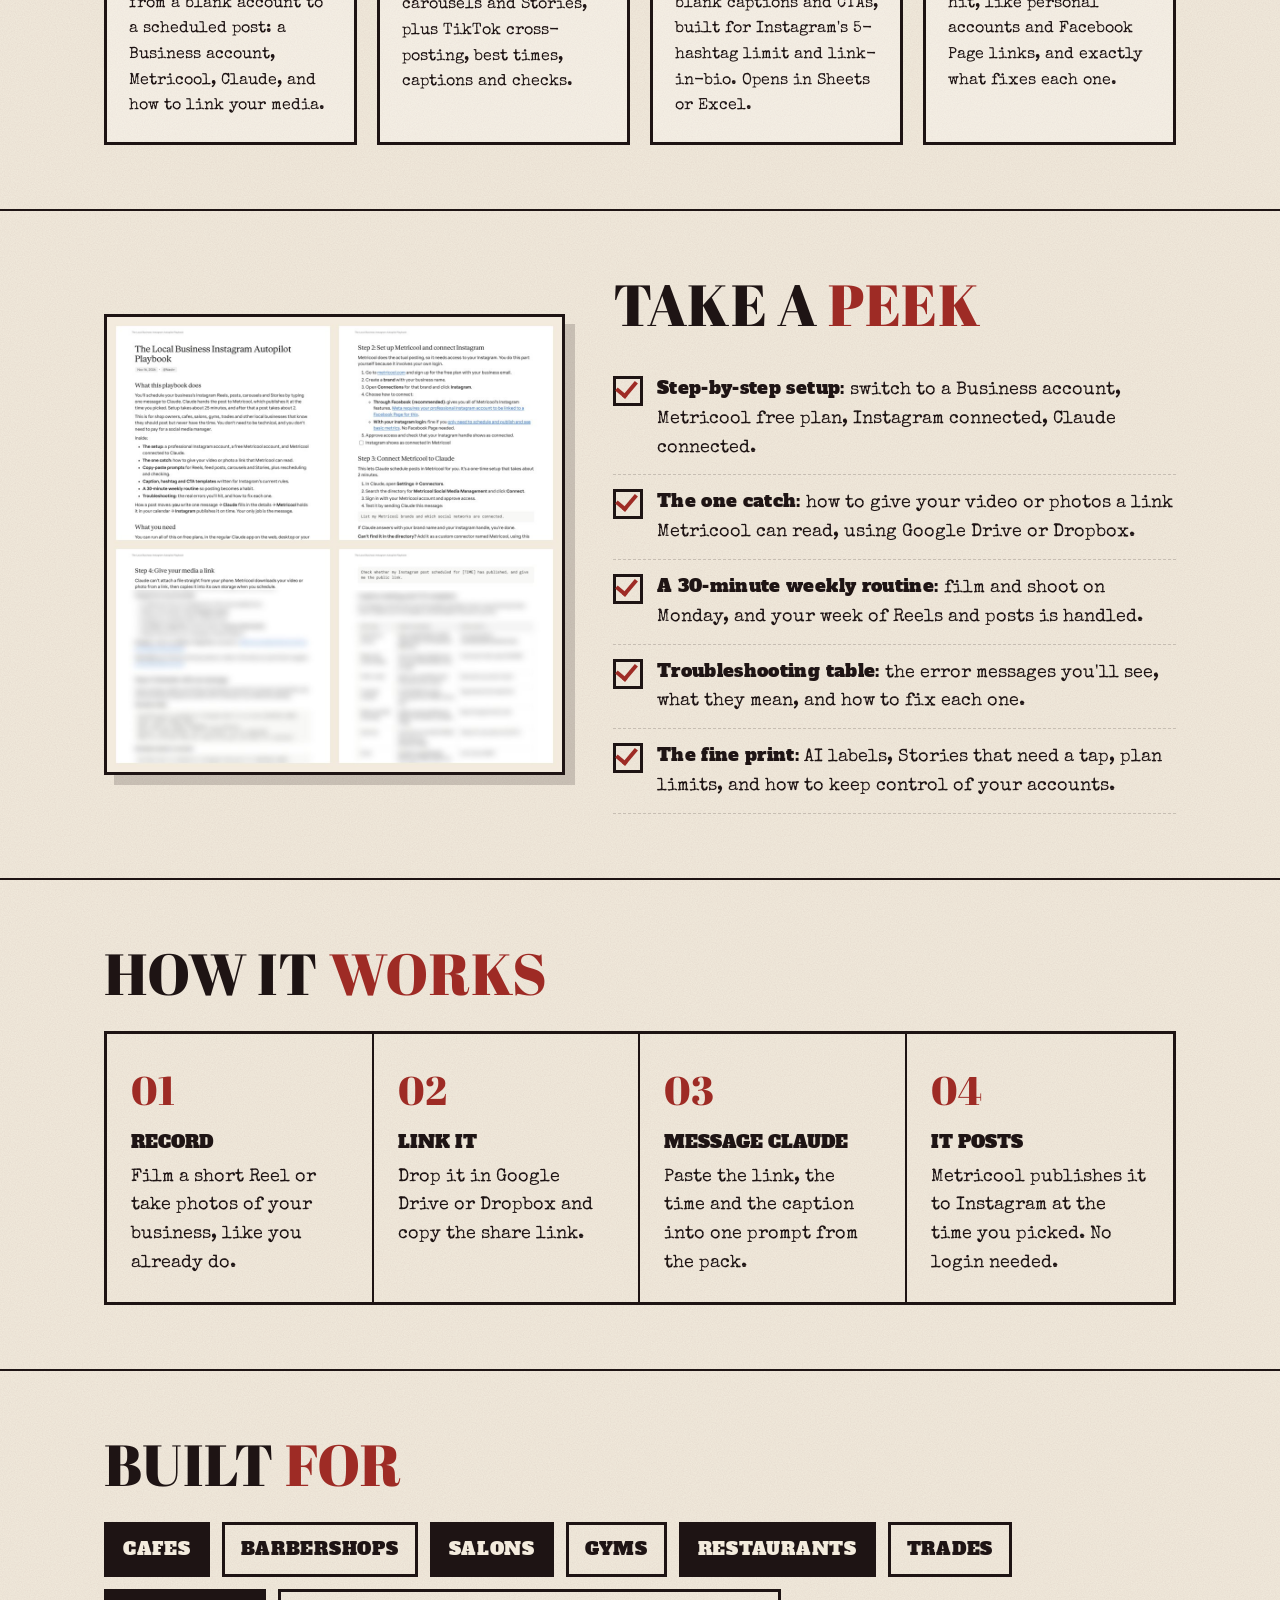
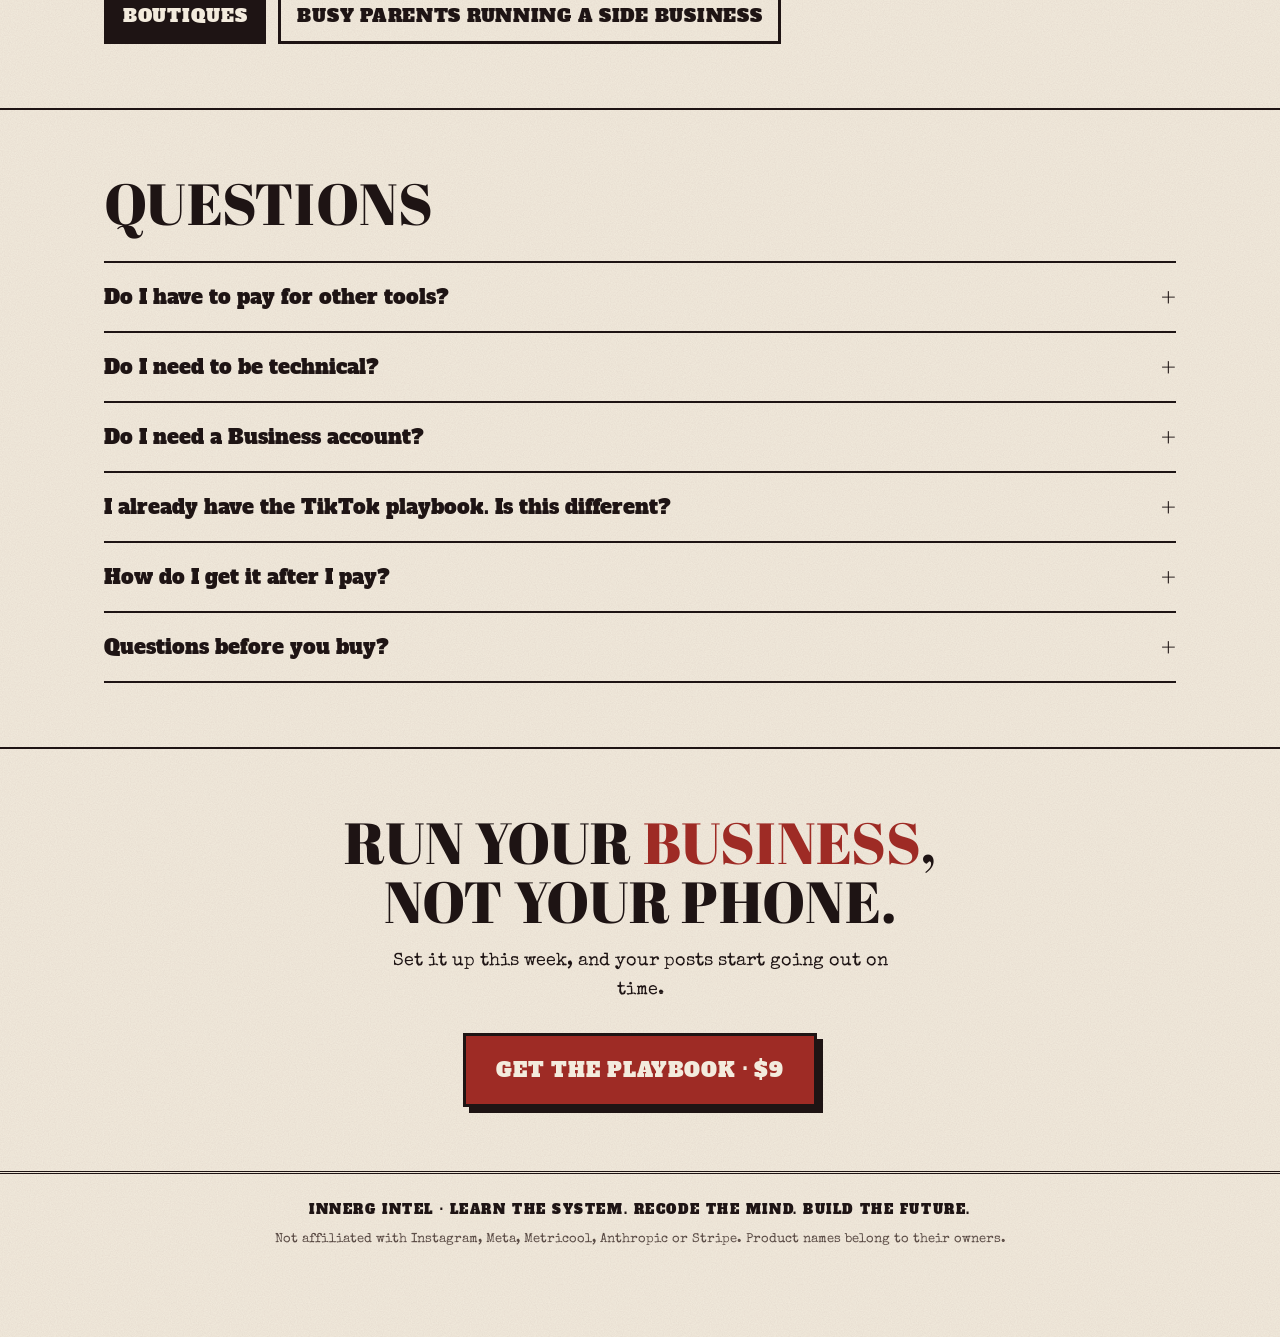
==== commit fec7f9be: "Add Back to the hub link and scroll-to-top arrow (shared hub-nav)" ====
--- a/instagram-playbook/index.html
+++ b/instagram-playbook/index.html
@@ -215,5 +215,6 @@
   if (STRIPE_LINK.startsWith("https://")) document.querySelectorAll("a.buy").forEach(a => a.href = STRIPE_LINK);
 
 </script>
+<script src="../hub-nav.js" defer data-bottom="72" data-m-bottom="72"></script>
 </body>
 </html>
